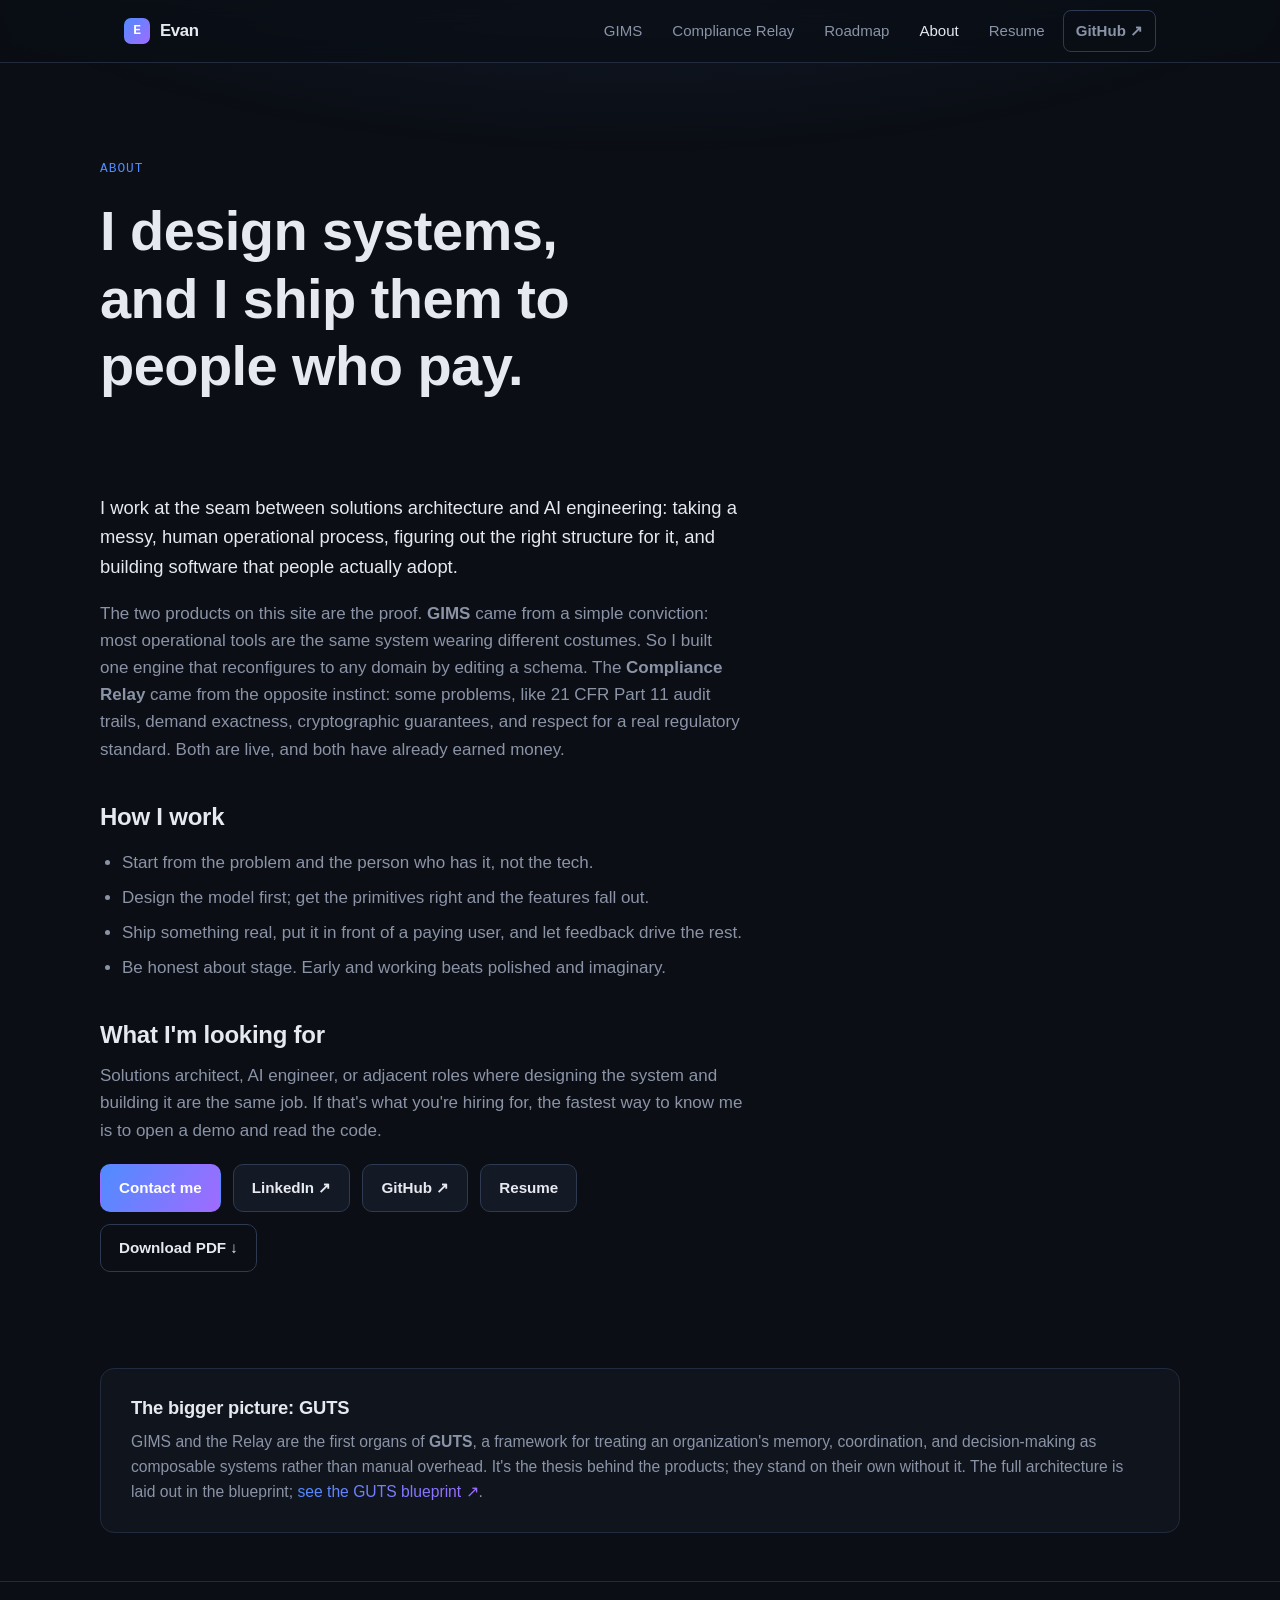
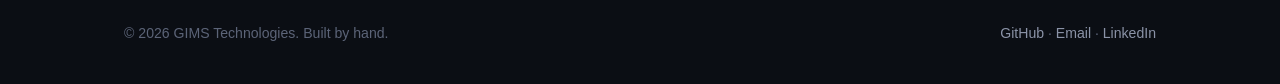
==== about.html @ aefddbaa "Initial portfolio hub: landing, case studies, reports, resume Static, zero-build portfolio site for " ====
<!DOCTYPE html>
<html lang="en">
<head>
  <meta charset="UTF-8" />
  <meta name="viewport" content="width=device-width, initial-scale=1.0" />
  <title>About · Evan</title>
  <meta name="description" content="Solutions architect and AI engineer. I design systems that structure operational work and ship them to real, paying customers." />
  <link rel="stylesheet" href="styles/main.css" />
</head>
<body>
  <header class="nav">
    <div class="container nav-inner">
      <a class="brand" href="index.html"><span class="mark">E</span> Evan</a>
      <nav class="nav-links">
        <a href="gims.html">GIMS</a>
        <a href="compliance-relay.html">Compliance Relay</a>
        <a href="roadmap.html">Roadmap</a>
        <a href="about.html">About</a>
        <a href="resume.html">Resume</a>
        <a class="btn btn-ghost" href="https://github.com/BMA-Corgea" target="_blank" rel="noopener">GitHub ↗</a>
      </nav>
    </div>
  </header>

  <main>
    <section class="container hero" style="padding-bottom:24px;">
      <div class="eyebrow">About</div>
      <h1>I design systems, and I ship them to people who pay.</h1>
    </section>

    <section class="container section-tight">
      <div class="prose">
        <!-- PERSONALIZE: replace the handle/bio below with your name and a sentence or two
             of real background (where you're based, what you were doing before, etc.). -->
        <p style="font-size:1.15rem; color:var(--text);">
          I work at the seam between solutions architecture and AI engineering: taking a messy,
          human operational process, figuring out the right structure for it, and building software
          that people actually adopt.
        </p>
        <p style="color:var(--muted);">
          The two products on this site are the proof. <strong>GIMS</strong> came from a simple
          conviction: most operational tools are the same system wearing different costumes.
          So I built one engine that reconfigures to any domain by editing a schema. The
          <strong>Compliance Relay</strong> came from the opposite instinct: some problems, like
          21 CFR Part 11 audit trails, demand exactness, cryptographic guarantees, and respect for a
          real regulatory standard. Both are live, and both have already earned money.
        </p>

        <h2>How I work</h2>
        <ul>
          <li>Start from the problem and the person who has it, not the tech.</li>
          <li>Design the model first; get the primitives right and the features fall out.</li>
          <li>Ship something real, put it in front of a paying user, and let feedback drive the rest.</li>
          <li>Be honest about stage. Early and working beats polished and imaginary.</li>
        </ul>

        <h2>What I'm looking for</h2>
        <p style="color:var(--muted);">
          Solutions architect, AI engineer, or adjacent roles where designing the system and building
          it are the same job. If that's what you're hiring for, the fastest way to know me is to open
          a demo and read the code.
        </p>

        <div class="contact-row">
          <a class="btn btn-primary" href="mailto:evanbr93@gmail.com">Contact me</a>
          <a class="btn" href="https://www.linkedin.com/in/evan-brown-7abb97332/" target="_blank" rel="noopener">LinkedIn ↗</a>
          <a class="btn" href="https://github.com/BMA-Corgea" target="_blank" rel="noopener">GitHub ↗</a>
          <a class="btn" href="resume.html">Resume</a>
          <a class="btn btn-ghost" href="Evan-Brown-Resume.pdf" target="_blank" rel="noopener">Download PDF ↓</a>
        </div>
      </div>
    </section>

    <section class="container section-tight">
      <div class="footnote">
        <h3>The bigger picture: GUTS</h3>
        <p style="margin-bottom:0;">
          GIMS and the Relay are the first organs of <strong>GUTS</strong>, a framework for treating an
          organization's memory, coordination, and decision-making as composable systems rather than
          manual overhead. It's the thesis behind the products; they stand on their own without it.
          The full architecture is laid out in the blueprint;
          <a class="gradient-text" href="https://guts-architecture.vercel.app/blueprint.html" target="_blank" rel="noopener">see the GUTS blueprint ↗</a>.
        </p>
      </div>
    </section>
  </main>

  <footer class="footer">
    <div class="container footer-inner">
      <span>© <span data-year>2026</span> GIMS Technologies. Built by hand.</span>
      <span><a href="https://github.com/BMA-Corgea" target="_blank" rel="noopener">GitHub</a> · <a href="mailto:evanbr93@gmail.com">Email</a> · <a href="https://www.linkedin.com/in/evan-brown-7abb97332/" target="_blank" rel="noopener">LinkedIn</a></span>
    </div>
  </footer>
  <script src="js/main.js"></script>
</body>
</html>
---- styles/main.css ----
/* ============================================================
   Portfolio Hub — design system
   Clean, technical, restrained. Dark "engineering" aesthetic.
   Zero dependencies. Single source of truth for tokens.
   ============================================================ */

:root {
  /* palette */
  --bg:        #0b0e14;
  --bg-soft:   #10141d;
  --panel:     #141926;
  --panel-2:   #1a2030;
  --border:    #222b3d;
  --border-lit:#2e3a52;

  --text:      #e6e9ef;
  --muted:     #8b93a7;
  --faint:     #5c6478;

  --accent:    #4f8cff;
  --accent-2:  #a06bff;
  --accent-soft: rgba(79, 140, 255, 0.12);

  --good:      #3fb96b;
  --warn:      #e0a94a;

  /* type */
  --sans: -apple-system, BlinkMacSystemFont, "Segoe UI", Roboto, Helvetica, Arial, sans-serif;
  --mono: ui-monospace, "JetBrains Mono", "SF Mono", "Cascadia Code", Menlo, Consolas, monospace;

  /* space + shape */
  --container: 1080px;
  --radius: 14px;
  --radius-sm: 9px;
  --gap: 24px;

  --shadow: 0 10px 40px -12px rgba(0,0,0,0.6);
}

/* ---------- reset ---------- */
*, *::before, *::after { box-sizing: border-box; }
html { scroll-behavior: smooth; -webkit-text-size-adjust: 100%; }
body {
  margin: 0;
  font-family: var(--sans);
  background: var(--bg);
  color: var(--text);
  line-height: 1.6;
  font-size: 17px;
  -webkit-font-smoothing: antialiased;
  text-rendering: optimizeLegibility;
}
img { max-width: 100%; display: block; }
a { color: inherit; text-decoration: none; }
h1, h2, h3, h4 { line-height: 1.2; margin: 0 0 0.5em; font-weight: 650; letter-spacing: -0.01em; }
p { margin: 0 0 1em; }

/* subtle top glow */
body::before {
  content: "";
  position: fixed;
  inset: 0 0 auto 0;
  height: 480px;
  background: radial-gradient(1200px 480px at 50% -180px, rgba(79,140,255,0.14), transparent 70%);
  pointer-events: none;
  z-index: 0;
}

/* ---------- layout ---------- */
.container {
  width: 100%;
  max-width: var(--container);
  margin: 0 auto;
  padding: 0 24px;
  position: relative;
  z-index: 1;
}
.section { padding: 72px 0; }
.section-tight { padding: 48px 0; }
.divider { height: 1px; background: var(--border); border: 0; margin: 0; }

/* ---------- nav ---------- */
.nav {
  position: sticky;
  top: 0;
  z-index: 50;
  background: rgba(11,14,20,0.72);
  backdrop-filter: saturate(140%) blur(12px);
  border-bottom: 1px solid var(--border);
}
.nav-inner {
  display: flex;
  align-items: center;
  justify-content: space-between;
  height: 62px;
}
.brand {
  display: flex;
  align-items: center;
  gap: 10px;
  font-weight: 700;
  letter-spacing: -0.02em;
  font-size: 1.05rem;
}
.brand .mark {
  width: 26px; height: 26px;
  border-radius: 7px;
  background: linear-gradient(135deg, var(--accent), var(--accent-2));
  display: grid; place-items: center;
  font-family: var(--mono);
  font-size: 13px; font-weight: 700; color: #fff;
}
.nav-links { display: flex; gap: 6px; align-items: center; }
.nav-links a {
  color: var(--muted);
  font-size: 0.94rem;
  padding: 8px 12px;
  border-radius: 8px;
  transition: color .15s, background .15s;
}
.nav-links a:hover { color: var(--text); background: var(--panel); }
.nav-links a.active { color: var(--text); }

/* ---------- hero ---------- */
.hero { padding: 96px 0 40px; }
.eyebrow {
  font-family: var(--mono);
  font-size: 0.8rem;
  letter-spacing: 0.08em;
  text-transform: uppercase;
  color: var(--accent);
  margin-bottom: 18px;
}
.hero h1 {
  font-size: clamp(2.2rem, 5vw, 3.5rem);
  max-width: 16ch;
  margin-bottom: 22px;
}
.hero .lede {
  font-size: clamp(1.05rem, 2vw, 1.28rem);
  color: var(--muted);
  max-width: 60ch;
  margin-bottom: 30px;
}
.gradient-text {
  background: linear-gradient(120deg, var(--accent), var(--accent-2));
  -webkit-background-clip: text;
  background-clip: text;
  color: transparent;
}

/* ---------- buttons ---------- */
.btn-row { display: flex; flex-wrap: wrap; gap: 12px; align-items: center; }
.btn {
  display: inline-flex;
  align-items: center;
  gap: 8px;
  font-size: 0.95rem;
  font-weight: 600;
  padding: 11px 18px;
  border-radius: 10px;
  border: 1px solid var(--border-lit);
  color: var(--text);
  background: var(--panel);
  transition: transform .12s, border-color .15s, background .15s;
  cursor: pointer;
}
.btn:hover { transform: translateY(-1px); border-color: var(--accent); }
.btn-primary {
  background: linear-gradient(120deg, var(--accent), var(--accent-2));
  border-color: transparent;
  color: #fff;
}
.btn-primary:hover { border-color: transparent; filter: brightness(1.06); }
.btn .arrow { transition: transform .15s; }
.btn:hover .arrow { transform: translateX(3px); }
.btn-ghost { background: transparent; }

/* ---------- cards / product grid ---------- */
.grid { display: grid; gap: var(--gap); }
.grid-2 { grid-template-columns: repeat(2, 1fr); }
.grid-3 { grid-template-columns: repeat(3, 1fr); }

.card {
  background: linear-gradient(180deg, var(--panel), var(--bg-soft));
  border: 1px solid var(--border);
  border-radius: var(--radius);
  padding: 28px;
  transition: border-color .18s, transform .18s;
  position: relative;
  overflow: hidden;
}
.card:hover { border-color: var(--border-lit); transform: translateY(-2px); }
.card .kicker {
  font-family: var(--mono);
  font-size: 0.78rem;
  color: var(--faint);
  letter-spacing: 0.04em;
  margin-bottom: 12px;
}
.card h3 { font-size: 1.5rem; margin-bottom: 8px; }
.card .card-sub { color: var(--muted); margin-bottom: 20px; }
.card .card-foot {
  display: flex; align-items: center; justify-content: space-between;
  gap: 12px; flex-wrap: wrap; margin-top: 8px;
}

/* traction tag */
.tag {
  display: inline-flex;
  align-items: center;
  gap: 7px;
  font-family: var(--mono);
  font-size: 0.78rem;
  padding: 5px 11px;
  border-radius: 999px;
  border: 1px solid var(--border-lit);
  color: var(--muted);
  background: var(--panel-2);
}
.tag .dot { width: 7px; height: 7px; border-radius: 50%; background: var(--good); box-shadow: 0 0 8px var(--good); }
.tag .dot.warm { background: var(--warn); box-shadow: 0 0 8px var(--warn); }
.tag.accent { color: var(--accent); border-color: var(--accent); background: var(--accent-soft); }

/* ---------- browser frame (demo preview) ---------- */
.frame {
  border: 1px solid var(--border);
  border-radius: var(--radius);
  overflow: hidden;
  background: var(--panel);
  box-shadow: var(--shadow);
}
.frame-bar {
  display: flex; align-items: center; gap: 8px;
  padding: 11px 14px;
  background: var(--panel-2);
  border-bottom: 1px solid var(--border);
}
.frame-bar .dots { display: flex; gap: 6px; }
.frame-bar .dots i { width: 11px; height: 11px; border-radius: 50%; background: var(--border-lit); display: block; }
.frame-bar .url {
  font-family: var(--mono);
  font-size: 0.78rem;
  color: var(--faint);
  margin-left: 8px;
  overflow: hidden; text-overflow: ellipsis; white-space: nowrap;
}
.frame-body {
  min-height: 260px;
  display: grid;
  place-items: center;
  padding: 40px;
  text-align: center;
  background:
    linear-gradient(180deg, rgba(79,140,255,0.05), transparent),
    var(--bg-soft);
}
.frame-body .placeholder-note {
  font-family: var(--mono);
  font-size: 0.8rem;
  color: var(--faint);
}

/* ---------- case study ---------- */
.cs-header { padding: 88px 0 24px; }
.cs-title { font-size: clamp(2rem, 4vw, 2.8rem); }
.cs-meta { display: flex; gap: 10px; flex-wrap: wrap; margin: 18px 0 4px; }

.step {
  display: grid;
  grid-template-columns: 56px 1fr;
  gap: 22px;
  padding: 34px 0;
  border-top: 1px solid var(--border);
}
.step:first-of-type { border-top: 0; }
.step .num {
  font-family: var(--mono);
  font-size: 1rem;
  color: var(--accent);
  border: 1px solid var(--border-lit);
  border-radius: 10px;
  width: 44px; height: 44px;
  display: grid; place-items: center;
}
.step h3 { font-size: 1.35rem; }
.step .step-body { color: var(--muted); }
.step .step-body strong { color: var(--text); font-weight: 600; }

/* feature list — flow layout so inline <strong> labels + text stay on one run */
.feature-list { list-style: none; padding: 0; margin: 14px 0 0; display: grid; gap: 12px; }
.feature-list li {
  position: relative;
  padding-left: 22px;
  color: var(--muted);
}
.feature-list li strong { color: var(--text); font-weight: 600; }
.feature-list li::before {
  content: "";
  position: absolute;
  left: 0;
  top: 0.62em;
  width: 8px; height: 8px;
  border-radius: 2px;
  background: linear-gradient(135deg, var(--accent), var(--accent-2));
}

/* code chip inline */
code, .mono { font-family: var(--mono); font-size: 0.9em; }
:not(pre) > code {
  background: var(--panel-2);
  border: 1px solid var(--border);
  border-radius: 6px;
  padding: 1px 6px;
  color: var(--text);
  font-size: 0.86em;
}

/* ---------- roadmap ---------- */
.roadmap-card { position: relative; }
.roadmap-card .status {
  position: absolute; top: 22px; right: 22px;
  font-family: var(--mono); font-size: 0.72rem;
  color: var(--faint); letter-spacing: 0.05em; text-transform: uppercase;
}
.roadmap-card .organ-code {
  font-family: var(--mono);
  font-size: 2rem;
  font-weight: 700;
  background: linear-gradient(135deg, var(--accent), var(--accent-2));
  -webkit-background-clip: text; background-clip: text; color: transparent;
  margin-bottom: 6px;
}
.shipped { opacity: 1; }
.planned { opacity: 0.86; }
.planned .organ-code {
  background: none; color: var(--faint); -webkit-text-fill-color: var(--faint);
}

/* ---------- footnote / GUTS ---------- */
.footnote {
  background: var(--bg-soft);
  border: 1px solid var(--border);
  border-radius: var(--radius);
  padding: 28px 30px;
  color: var(--muted);
  font-size: 0.98rem;
}
.footnote h3 { color: var(--text); font-size: 1.15rem; }

/* ---------- prose (about) ---------- */
.prose { max-width: 68ch; }
.prose h2 { margin-top: 40px; font-size: 1.5rem; }
.prose ul { color: var(--muted); padding-left: 22px; }
.prose li { margin-bottom: 8px; }
.contact-row { display: flex; gap: 12px; flex-wrap: wrap; margin-top: 20px; }

/* ---------- footer ---------- */
.footer {
  border-top: 1px solid var(--border);
  padding: 40px 0;
  color: var(--faint);
  font-size: 0.88rem;
}
.footer-inner { display: flex; justify-content: space-between; align-items: center; flex-wrap: wrap; gap: 16px; }
.footer a { color: var(--muted); }
.footer a:hover { color: var(--text); }

/* ---------- utility ---------- */
.center { text-align: center; }
.mt-0 { margin-top: 0; }
.mb-0 { margin-bottom: 0; }
.section-label {
  font-family: var(--mono);
  font-size: 0.8rem;
  letter-spacing: 0.08em;
  text-transform: uppercase;
  color: var(--faint);
  margin-bottom: 26px;
}

/* ---------- responsive ---------- */
@media (max-width: 820px) {
  .grid-2, .grid-3 { grid-template-columns: 1fr; }
  .nav-links a:not(.btn) { display: none; }
  .nav-links a.btn { display: inline-flex; }
  .hero { padding: 64px 0 24px; }
  .step { grid-template-columns: 1fr; gap: 10px; }
  .step .num { display: none; }
}
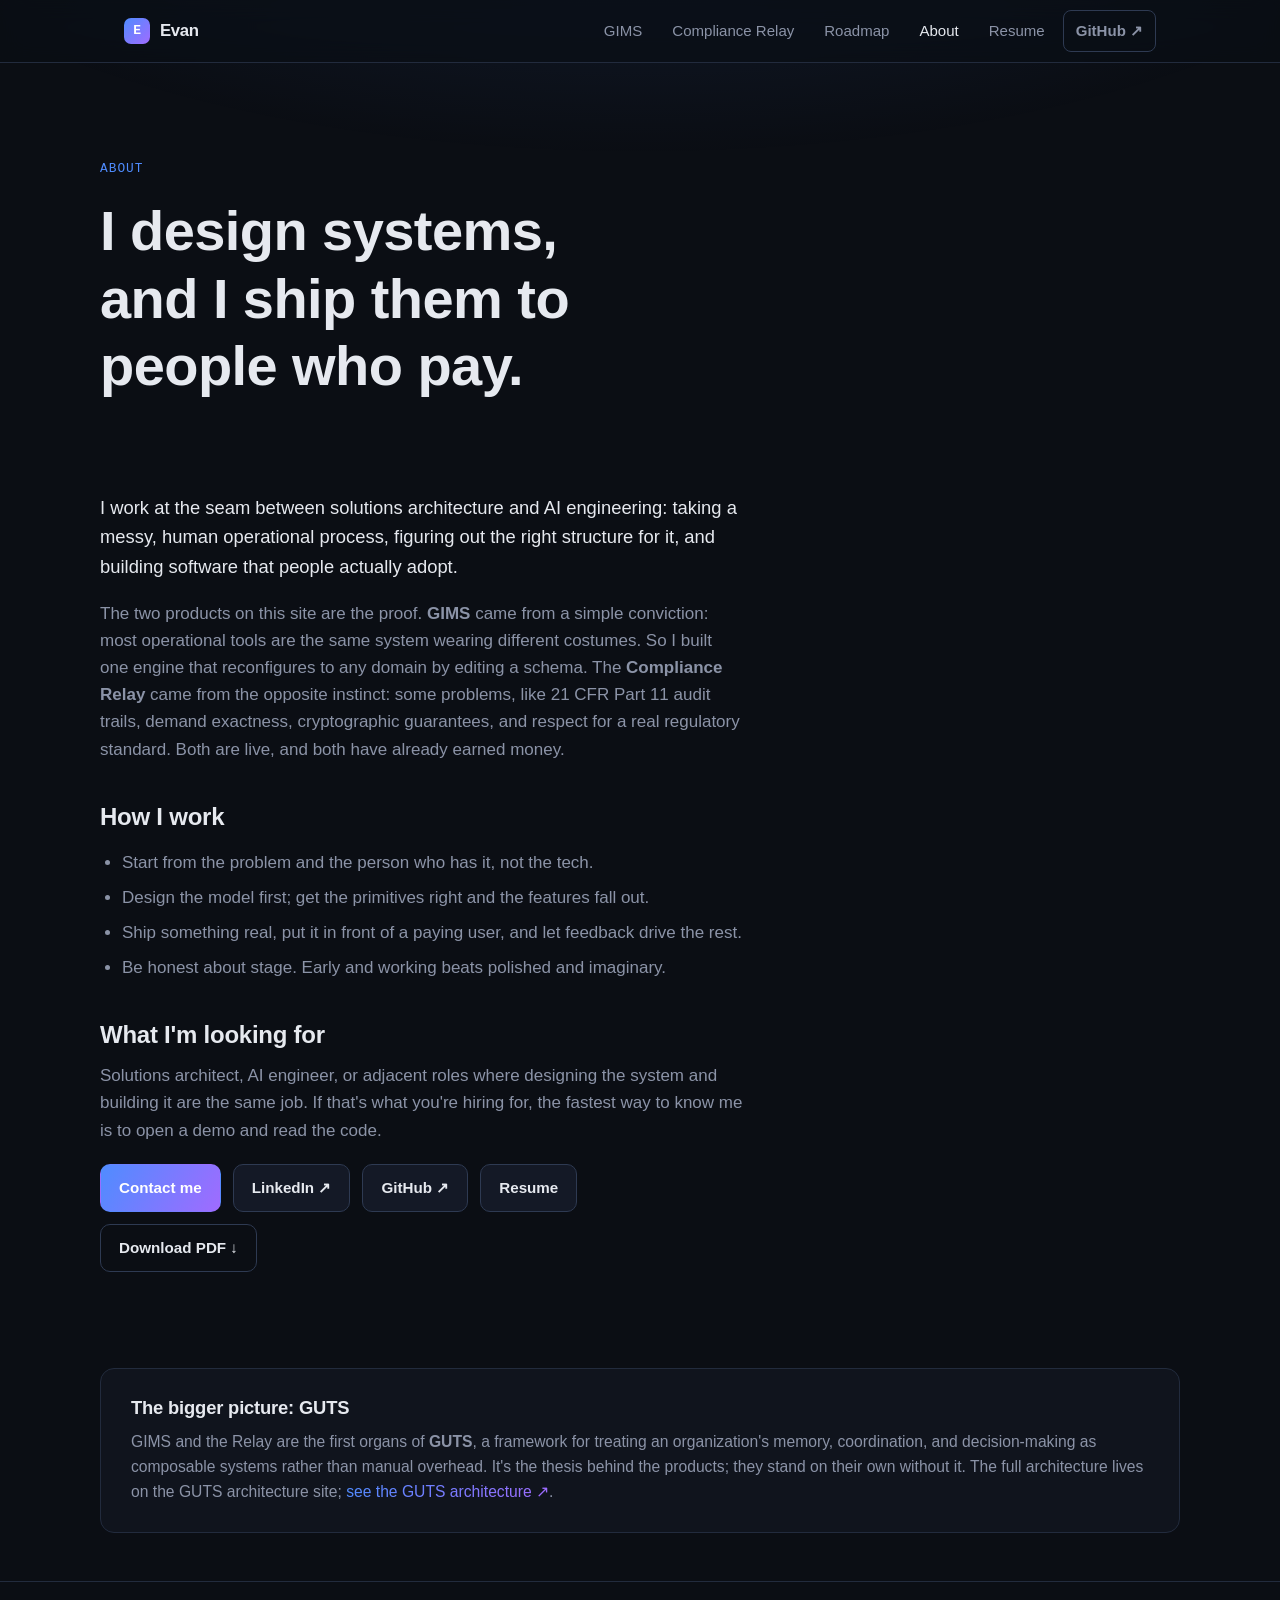
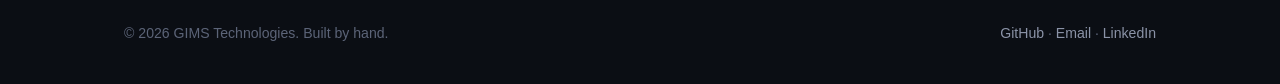
==== commit ef757f00: "Point GUTS footnote link to the architecture site root The site now reflects the factory thesis at i" ====
--- a/about.html
+++ b/about.html
@@ -78,8 +78,8 @@
           GIMS and the Relay are the first organs of <strong>GUTS</strong>, a framework for treating an
           organization's memory, coordination, and decision-making as composable systems rather than
           manual overhead. It's the thesis behind the products; they stand on their own without it.
-          The full architecture is laid out in the blueprint;
-          <a class="gradient-text" href="https://guts-architecture.vercel.app/blueprint.html" target="_blank" rel="noopener">see the GUTS blueprint ↗</a>.
+          The full architecture lives on the GUTS architecture site;
+          <a class="gradient-text" href="https://guts-architecture.vercel.app/" target="_blank" rel="noopener">see the GUTS architecture ↗</a>.
         </p>
       </div>
     </section>
